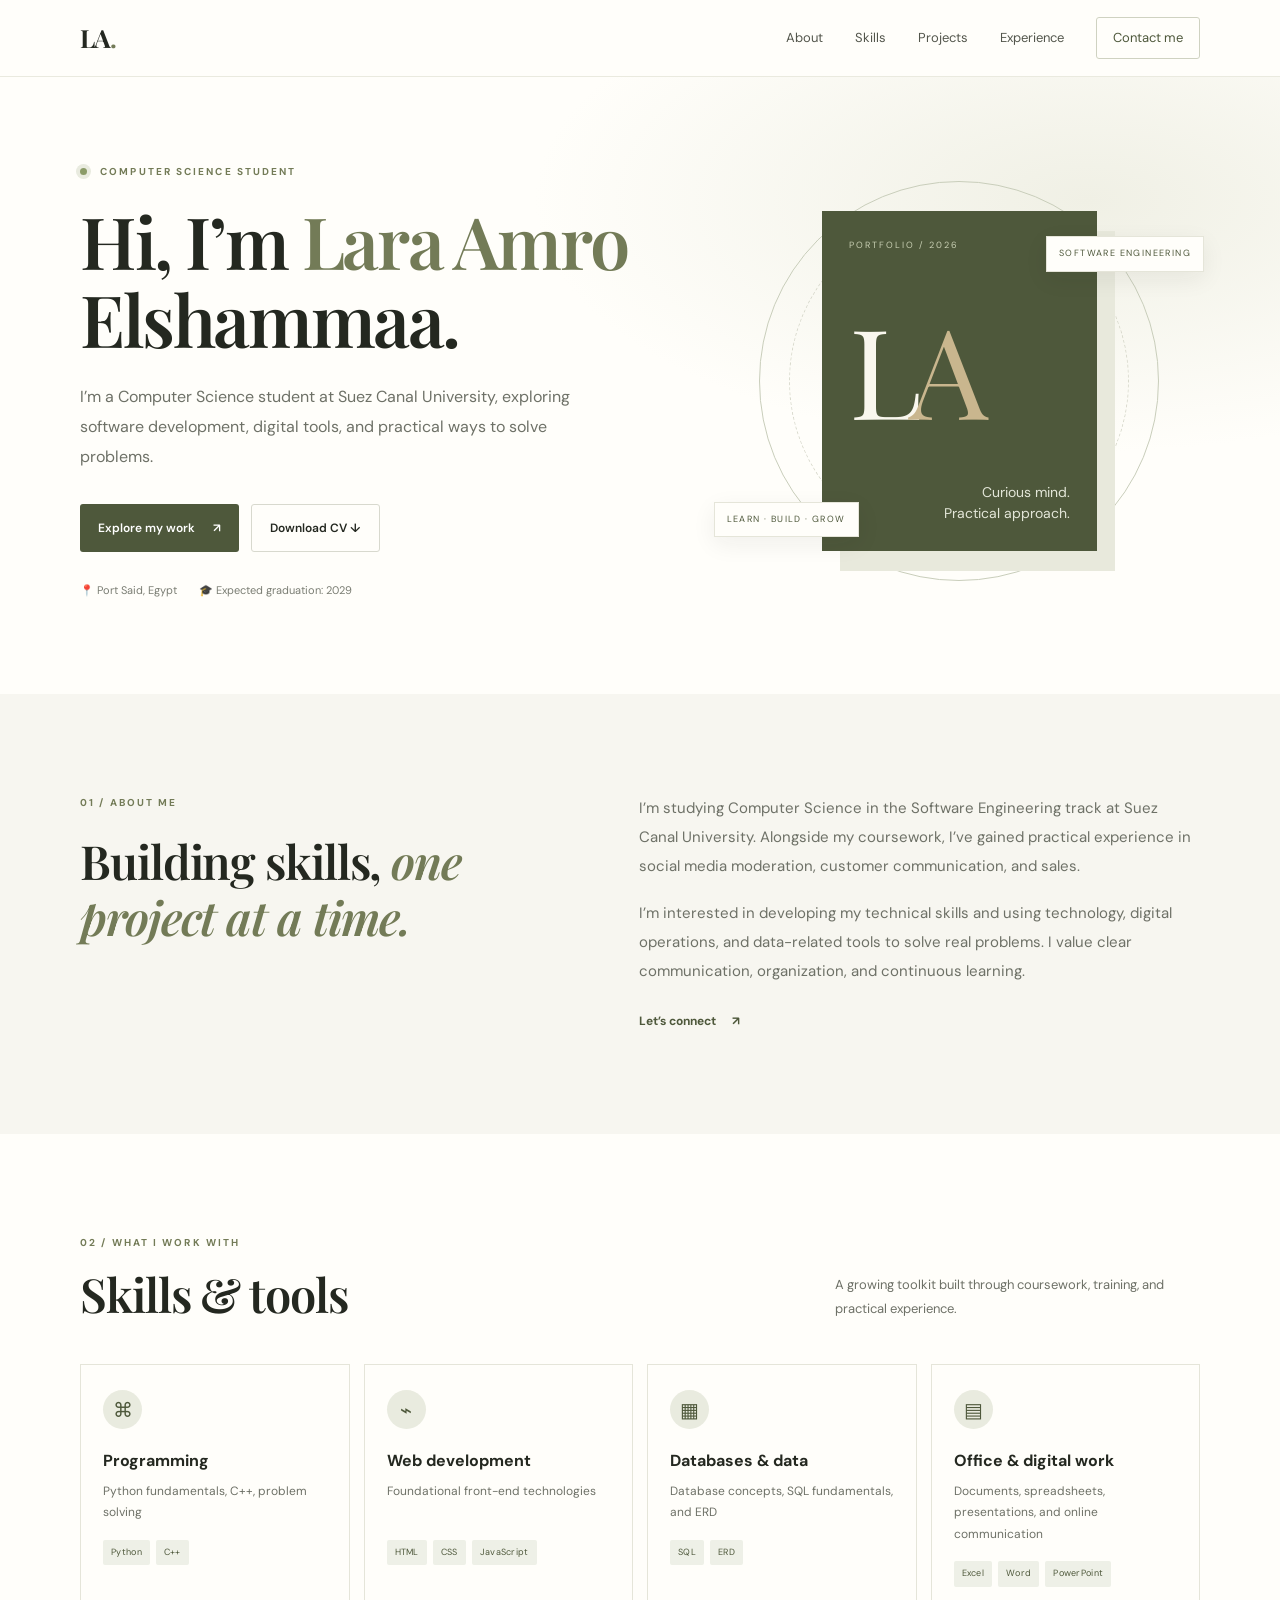
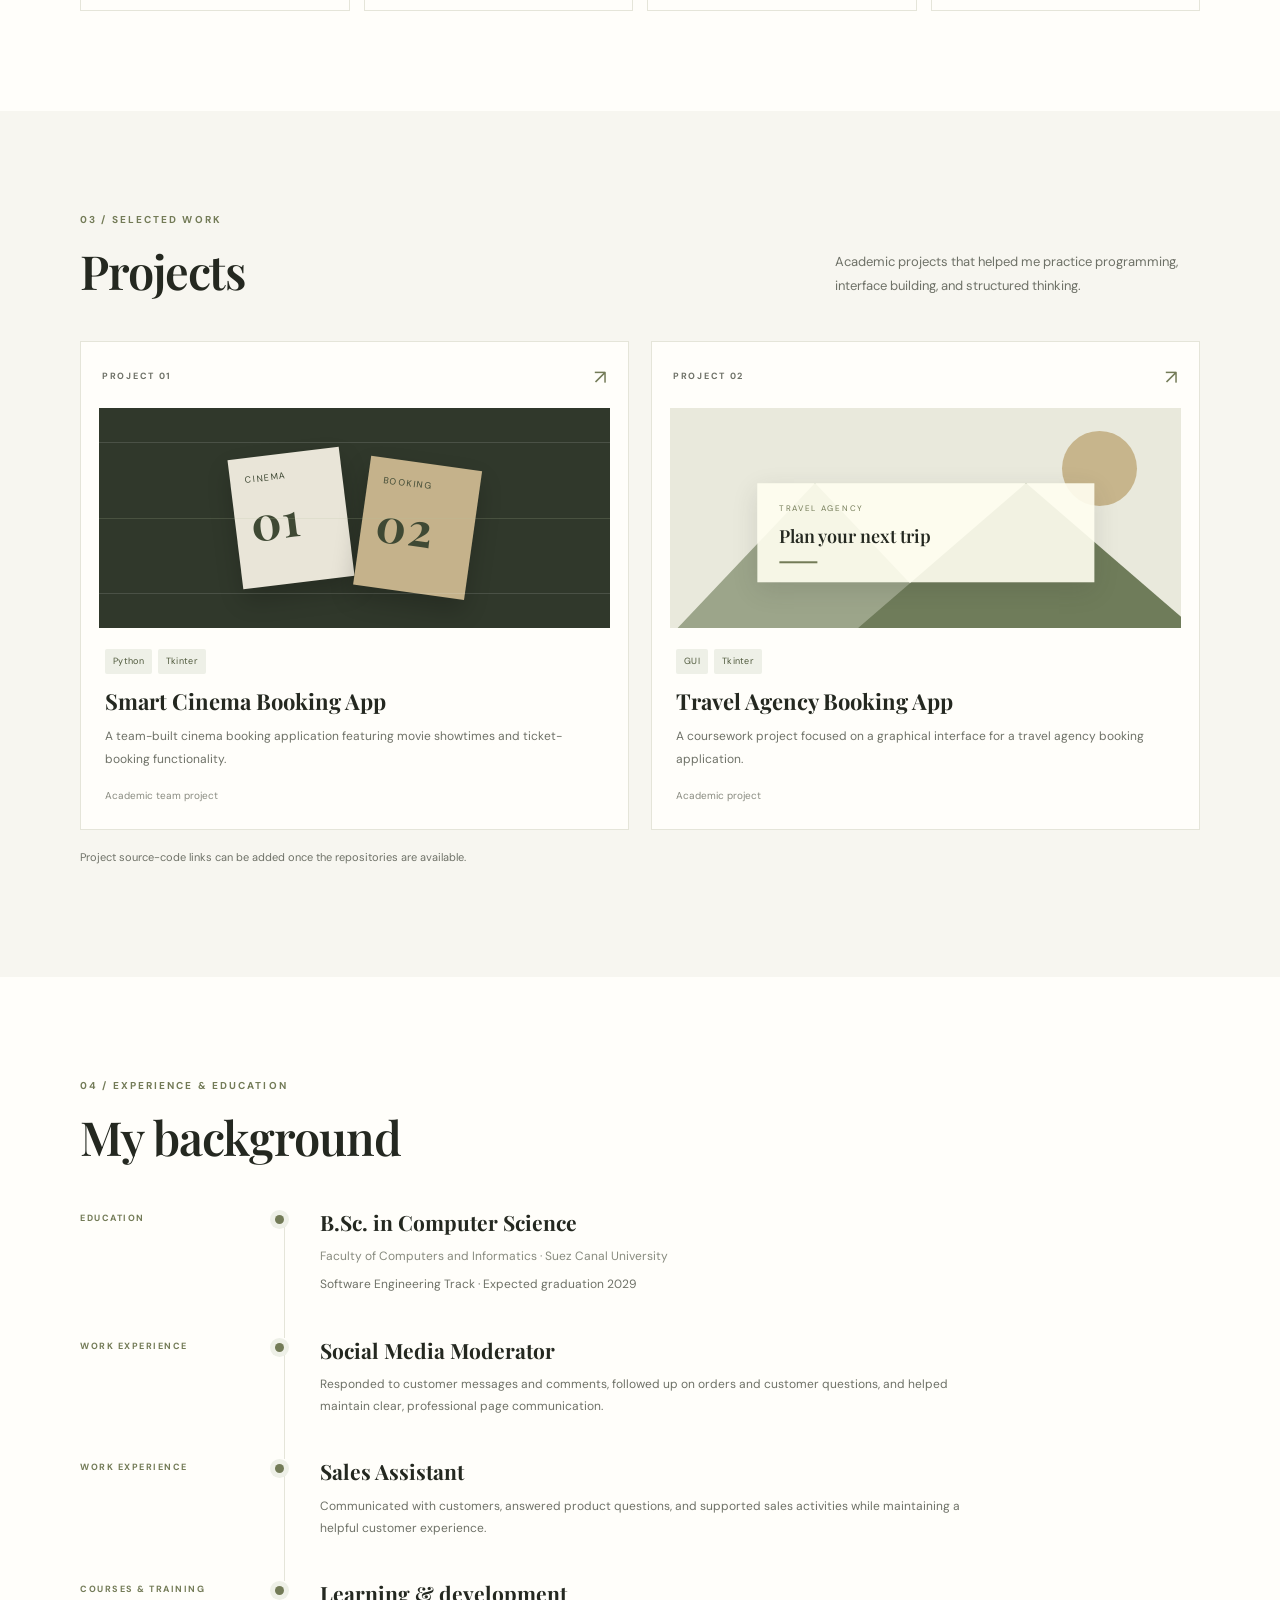
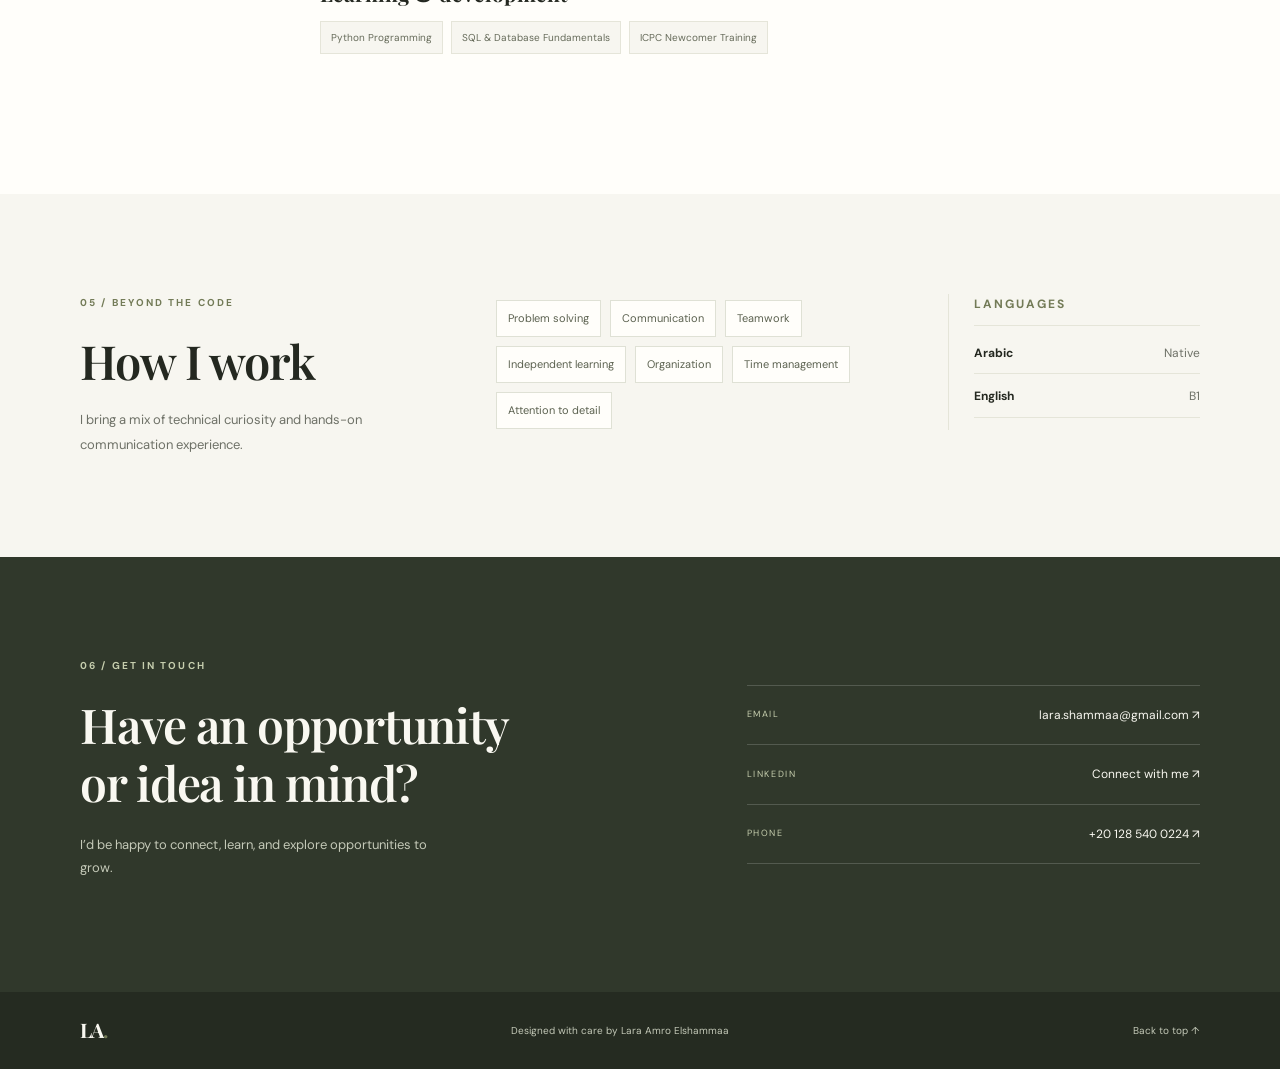
==== index.html @ e207ff02 "Add files via upload" ====
<!DOCTYPE html>
<html lang="en">
<head>
  <meta charset="UTF-8" />
  <meta name="viewport" content="width=device-width, initial-scale=1.0" />
  <meta name="description" content="Portfolio of Lara Amro Elshammaa, Computer Science student at Suez Canal University." />
  <title>Lara Amro Elshammaa | Portfolio</title>
  <link rel="preconnect" href="https://fonts.googleapis.com">
  <link rel="preconnect" href="https://fonts.gstatic.com" crossorigin>
  <link href="https://fonts.googleapis.com/css2?family=DM+Sans:wght@400;500;600;700&family=Playfair+Display:wght@600;700&display=swap" rel="stylesheet">
  <link rel="stylesheet" href="style.css" />
</head>
<body>
  <header class="site-header">
    <nav class="nav container" aria-label="Main navigation">
      <a class="brand" href="#home">LA<span>.</span></a>
      <button class="menu-toggle" aria-label="Toggle navigation" aria-expanded="false">☰</button>
      <div class="nav-links">
        <a href="#about">About</a><a href="#skills">Skills</a><a href="#projects">Projects</a><a href="#experience">Experience</a><a href="#contact" class="nav-cta">Contact me</a>
      </div>
    </nav>
  </header>

  <main>
    <section class="hero section" id="home">
      <div class="container hero-grid">
        <div class="hero-copy">
          <p class="eyebrow"><span class="status-dot"></span> COMPUTER SCIENCE STUDENT</p>
          <h1>Hi, I’m <span>Lara Amro</span><br>Elshammaa.</h1>
          <p class="hero-text">I’m a Computer Science student at Suez Canal University, exploring software development, digital tools, and practical ways to solve problems.</p>
          <div class="hero-actions"><a class="button button-primary" href="#projects">Explore my work <span>↗</span></a><a class="button button-outline" href="assets/Lara_Amro_Elshammaa_CV.docx" download>Download CV ↓</a></div>
          <div class="hero-meta"><span>📍 Port Said, Egypt</span><span>🎓 Expected graduation: 2029</span></div>
        </div>
        <div class="hero-art" aria-label="Decorative initials illustration">
          <div class="art-ring ring-one"></div><div class="art-ring ring-two"></div>
          <div class="initial-card"><span class="initial-small">PORTFOLIO / 2026</span><span class="initials">L<span>A</span></span><span class="initial-caption">Curious mind.<br>Practical approach.</span></div>
          <span class="floating-tag tag-top">SOFTWARE ENGINEERING</span><span class="floating-tag tag-bottom">LEARN · BUILD · GROW</span>
        </div>
      </div>
    </section>

    <section class="section section-light" id="about">
      <div class="container two-column">
        <div><p class="eyebrow">01 / ABOUT ME</p><h2>Building skills, <em>one project at a time.</em></h2></div>
        <div class="about-content"><p>I’m studying Computer Science in the Software Engineering track at Suez Canal University. Alongside my coursework, I’ve gained practical experience in social media moderation, customer communication, and sales.</p><p>I’m interested in developing my technical skills and using technology, digital operations, and data-related tools to solve real problems. I value clear communication, organization, and continuous learning.</p><a class="text-link" href="#contact">Let’s connect <span>↗</span></a></div>
      </div>
    </section>

    <section class="section" id="skills">
      <div class="container"><div class="section-heading"><div><p class="eyebrow">02 / WHAT I WORK WITH</p><h2>Skills & tools</h2></div><p class="section-intro">A growing toolkit built through coursework, training, and practical experience.</p></div>
        <div class="skills-grid">
          <article class="skill-card"><div class="skill-icon">⌘</div><h3>Programming</h3><p>Python fundamentals, C++, problem solving</p><div class="chips"><span>Python</span><span>C++</span></div></article>
          <article class="skill-card"><div class="skill-icon">⌁</div><h3>Web development</h3><p>Foundational front-end technologies</p><div class="chips"><span>HTML</span><span>CSS</span><span>JavaScript</span></div></article>
          <article class="skill-card"><div class="skill-icon">▦</div><h3>Databases & data</h3><p>Database concepts, SQL fundamentals, and ERD</p><div class="chips"><span>SQL</span><span>ERD</span></div></article>
          <article class="skill-card"><div class="skill-icon">▤</div><h3>Office & digital work</h3><p>Documents, spreadsheets, presentations, and online communication</p><div class="chips"><span>Excel</span><span>Word</span><span>PowerPoint</span></div></article>
        </div>
      </div>
    </section>

    <section class="section section-light" id="projects">
      <div class="container"><div class="section-heading"><div><p class="eyebrow">03 / SELECTED WORK</p><h2>Projects</h2></div><p class="section-intro">Academic projects that helped me practice programming, interface building, and structured thinking.</p></div>
        <div class="projects-grid">
          <article class="project-card project-featured"><div class="project-top"><span class="project-number">PROJECT 01</span><span class="project-mark">↗</span></div><div class="project-visual cinema-visual"><div class="ticket ticket-one">CINEMA<br><b>01</b></div><div class="ticket ticket-two">BOOKING<br><b>02</b></div><div class="screen-line"></div></div><div class="project-body"><div class="project-tags"><span>Python</span><span>Tkinter</span></div><h3>Smart Cinema Booking App</h3><p>A team-built cinema booking application featuring movie showtimes and ticket-booking functionality.</p><p class="project-note">Academic team project</p></div></article>
          <article class="project-card"><div class="project-top"><span class="project-number">PROJECT 02</span><span class="project-mark">↗</span></div><div class="project-visual travel-visual"><div class="sun"></div><div class="mountain mountain-one"></div><div class="mountain mountain-two"></div><div class="travel-window"><span>TRAVEL AGENCY</span><b>Plan your next trip</b><i></i></div></div><div class="project-body"><div class="project-tags"><span>GUI</span><span>Tkinter</span></div><h3>Travel Agency Booking App</h3><p>A coursework project focused on a graphical interface for a travel agency booking application.</p><p class="project-note">Academic project</p></div></article>
        </div>
        <p class="small-note">Project source-code links can be added once the repositories are available.</p>
      </div>
    </section>

    <section class="section" id="experience">
      <div class="container"><div class="section-heading"><div><p class="eyebrow">04 / EXPERIENCE & EDUCATION</p><h2>My background</h2></div></div>
        <div class="timeline">
          <article class="timeline-item"><div class="timeline-date">EDUCATION</div><div class="timeline-marker"></div><div class="timeline-content"><h3>B.Sc. in Computer Science</h3><p class="timeline-sub">Faculty of Computers and Informatics · Suez Canal University</p><p>Software Engineering Track · Expected graduation 2029</p></div></article>
          <article class="timeline-item"><div class="timeline-date">WORK EXPERIENCE</div><div class="timeline-marker"></div><div class="timeline-content"><h3>Social Media Moderator</h3><p>Responded to customer messages and comments, followed up on orders and customer questions, and helped maintain clear, professional page communication.</p></div></article>
          <article class="timeline-item"><div class="timeline-date">WORK EXPERIENCE</div><div class="timeline-marker"></div><div class="timeline-content"><h3>Sales Assistant</h3><p>Communicated with customers, answered product questions, and supported sales activities while maintaining a helpful customer experience.</p></div></article>
          <article class="timeline-item"><div class="timeline-date">COURSES & TRAINING</div><div class="timeline-marker"></div><div class="timeline-content"><h3>Learning & development</h3><div class="course-list"><span>Python Programming</span><span>SQL & Database Fundamentals</span><span>ICPC Newcomer Training</span></div></div></article>
        </div>
      </div>
    </section>

    <section class="section section-light" id="more">
      <div class="container extra-grid"><div><p class="eyebrow">05 / BEYOND THE CODE</p><h2>How I work</h2><p class="section-intro">I bring a mix of technical curiosity and hands-on communication experience.</p></div><div class="quality-list"><span>Problem solving</span><span>Communication</span><span>Teamwork</span><span>Independent learning</span><span>Organization</span><span>Time management</span><span>Attention to detail</span></div><div class="language-block"><p class="eyebrow">LANGUAGES</p><p><b>Arabic</b> <span>Native</span></p><p><b>English</b> <span>B1</span></p></div></div>
    </section>

    <section class="section contact-section" id="contact">
      <div class="container contact-grid"><div><p class="eyebrow">06 / GET IN TOUCH</p><h2>Have an opportunity<br>or idea in mind?</h2><p class="contact-copy">I’d be happy to connect, learn, and explore opportunities to grow.</p></div><div class="contact-links"><a href="mailto:lara.shammaa@gmail.com"><span class="contact-label">EMAIL</span><span>lara.shammaa@gmail.com ↗</span></a><a href="https://www.linkedin.com/in/lara-elshammaa-898645369/" target="_blank" rel="noopener noreferrer"><span class="contact-label">LINKEDIN</span><span>Connect with me ↗</span></a><a href="tel:+201285400224"><span class="contact-label">PHONE</span><span>+20 128 540 0224 ↗</span></a></div></div>
    </section>
  </main>
  <footer class="footer"><div class="container footer-inner"><a class="brand" href="#home">LA<span>.</span></a><p>Designed with care by Lara Amro Elshammaa</p><a href="#home">Back to top ↑</a></div></footer>
  <script>
    const toggle = document.querySelector('.menu-toggle');
    const links = document.querySelector('.nav-links');
    toggle.addEventListener('click', () => {
      const isOpen = links.classList.toggle('open');
      toggle.setAttribute('aria-expanded', String(isOpen));
    });
    links.querySelectorAll('a').forEach(link => link.addEventListener('click', () => {
      links.classList.remove('open'); toggle.setAttribute('aria-expanded', 'false');
    }));
  </script>
</body>
</html>
---- style.css ----
:root{--ink:#242820;--muted:#6e7167;--olive:#737b57;--olive-dark:#4e583b;--cream:#f7f6f0;--paper:#fffefa;--line:#e5e5d9;--sage:#e9ebdf;--accent:#c5a978;--serif:'Playfair Display',Georgia,serif;--sans:'DM Sans',Arial,sans-serif}*{box-sizing:border-box}html{scroll-behavior:smooth;scroll-padding-top:90px}body{margin:0;background:var(--paper);color:var(--ink);font-family:var(--sans);font-size:15px;line-height:1.7}a{color:inherit;text-decoration:none}.container{width:min(1120px,calc(100% - 48px));margin:auto}.site-header{position:sticky;top:0;z-index:10;background:rgba(255,254,250,.94);backdrop-filter:blur(12px);border-bottom:1px solid rgba(229,229,217,.8)}.nav{height:76px;display:flex;align-items:center;justify-content:space-between}.brand{font-family:var(--serif);font-weight:700;font-size:25px;letter-spacing:-1px}.brand span{color:var(--olive)}.nav-links{display:flex;align-items:center;gap:32px;font-size:13px;color:#53564c}.nav-links a{transition:color .2s}.nav-links a:hover,.text-link:hover{color:var(--olive)}.nav-links .nav-cta{border:1px solid #cfd2c1;padding:9px 16px;border-radius:3px;color:var(--olive-dark)}.menu-toggle{display:none;border:0;background:none;font-size:25px;color:var(--ink)}.section{padding:100px 0}.hero{padding:86px 0 94px;overflow:hidden;background:radial-gradient(ellipse at 85% 20%,#f0f0e5 0,transparent 36%),var(--paper)}.hero-grid{display:grid;grid-template-columns:1.1fr .9fr;gap:50px;align-items:center}.eyebrow{font-size:10px;letter-spacing:2.1px;font-weight:700;color:var(--olive);margin:0 0 22px}.status-dot{display:inline-block;width:7px;height:7px;background:#8b9b68;border-radius:50%;margin-right:9px;box-shadow:0 0 0 4px #e9ebdf}.hero h1{font-family:var(--serif);font-size:clamp(43px,5.7vw,72px);line-height:1.08;letter-spacing:-2.4px;font-weight:600;margin:0 0 24px}.hero h1 span{color:var(--olive)}.hero-text{max-width:520px;color:var(--muted);font-size:16px;line-height:1.9}.hero-actions{display:flex;gap:12px;flex-wrap:wrap;margin:31px 0 29px}.button{display:inline-flex;align-items:center;gap:18px;padding:13px 18px;border-radius:3px;font-size:12px;font-weight:600;transition:transform .2s,background .2s}.button:hover{transform:translateY(-2px)}.button-primary{background:var(--olive-dark);color:white}.button-primary:hover{background:#3f482f}.button-outline{border:1px solid #d8d9ce}.hero-meta{display:flex;gap:22px;flex-wrap:wrap;color:#7a7d73;font-size:11px}.hero-art{min-height:400px;position:relative;display:grid;place-items:center}.initial-card{width:275px;height:340px;background:var(--olive-dark);color:#f9f7ee;position:relative;z-index:2;padding:27px;display:flex;flex-direction:column;justify-content:space-between;box-shadow:18px 20px 0 #e8e9dc}.initial-small{font-size:9px;letter-spacing:2px;color:#c8cfb3}.initials{font-family:var(--serif);font-size:125px;letter-spacing:-14px;line-height:1}.initials span{color:#c9b68e}.initial-caption{font-size:14px;line-height:1.5;align-self:flex-end;text-align:right;color:#e3e6d8}.art-ring{position:absolute;border:1px solid #c9cebb;border-radius:50%;width:400px;height:400px}.ring-two{width:340px;height:340px;border-style:dashed;border-color:#d8d9cc}.floating-tag{position:absolute;background:var(--paper);border:1px solid var(--line);padding:9px 12px;font-size:9px;letter-spacing:1.4px;color:var(--olive-dark);z-index:3;box-shadow:0 7px 25px #2221}.tag-top{top:55px;right:-4px}.tag-bottom{bottom:44px;left:-5px}.section-light{background:var(--cream)}.two-column{display:grid;grid-template-columns:.9fr 1.1fr;gap:100px}.section h2{font-family:var(--serif);font-weight:600;font-size:clamp(32px,4vw,47px);line-height:1.2;letter-spacing:-1.1px;margin:0}.section h2 em{font-weight:600;color:var(--olive);font-style:italic}.about-content p{color:var(--muted);margin:0 0 17px;line-height:1.95}.text-link{display:inline-flex;gap:16px;margin-top:8px;color:var(--olive-dark);font-weight:700;font-size:12px}.section-heading{display:flex;justify-content:space-between;align-items:end;gap:40px;margin-bottom:42px}.section-heading .eyebrow{margin-bottom:15px}.section-intro{max-width:365px;color:var(--muted);font-size:13px;line-height:1.9;margin:0}.skills-grid{display:grid;grid-template-columns:repeat(4,1fr);gap:14px}.skill-card{padding:25px 22px 23px;border:1px solid var(--line);background:var(--paper);min-height:235px}.skill-icon{width:39px;height:39px;border-radius:50%;display:grid;place-items:center;background:var(--sage);color:var(--olive-dark);font-size:20px;margin-bottom:21px}.skill-card h3,.project-body h3,.timeline-content h3{font-size:16px;margin:0 0 8px;line-height:1.4}.skill-card p{font-size:12px;color:var(--muted);line-height:1.8;min-height:43px;margin:0 0 16px}.chips,.project-tags{display:flex;gap:6px;flex-wrap:wrap}.chips span,.project-tags span{font-size:9px;letter-spacing:.3px;color:var(--olive-dark);background:#eef0e7;padding:5px 8px;border-radius:2px}.projects-grid{display:grid;grid-template-columns:1fr 1fr;gap:22px}.project-card{border:1px solid var(--line);background:var(--paper);overflow:hidden}.project-top{display:flex;align-items:center;justify-content:space-between;padding:18px 21px 0}.project-number{font-size:9px;letter-spacing:1.7px;color:var(--muted);font-weight:700}.project-mark{font-size:20px;color:var(--olive)}.project-visual{height:220px;margin:14px 18px 0;position:relative;overflow:hidden}.cinema-visual{background:#30382b;display:flex;align-items:center;justify-content:center;gap:16px}.cinema-visual:before,.cinema-visual:after{content:'';position:absolute;left:0;right:0;height:1px;background:#ffffff20}.cinema-visual:before{top:34px}.cinema-visual:after{bottom:34px}.ticket{width:112px;height:130px;background:#e9e5d8;color:#3f4934;padding:15px;font-size:9px;letter-spacing:1.6px;transform:rotate(-7deg);box-shadow:0 12px 25px #0003}.ticket b{font-family:var(--serif);font-size:47px;display:block;line-height:1.5}.ticket-two{background:#c5b28b;transform:rotate(8deg) translateY(10px)}.screen-line{position:absolute;top:50%;left:0;right:0;height:1px;background:#b6c09a30}.travel-visual{background:#e9e9dc}.sun{position:absolute;width:75px;height:75px;background:#c7b58c;border-radius:50%;right:44px;top:23px}.mountain{position:absolute;bottom:-45px;width:0;height:0;border-left:180px solid transparent;border-right:180px solid transparent;border-bottom:190px solid #9ca58a}.mountain-one{left:-35px}.mountain-two{right:-65px;border-bottom-color:#6f7c5a;border-left-width:220px;border-right-width:220px}.travel-window{position:absolute;left:50%;top:50%;transform:translate(-50%,-35%);width:66%;background:#fffef0e8;padding:19px 22px;box-shadow:0 8px 24px #3332;display:flex;flex-direction:column;gap:5px}.travel-window span{font-size:8px;letter-spacing:1.7px;color:var(--olive)}.travel-window b{font-family:var(--serif);font-size:18px;font-weight:600}.travel-window i{width:38px;height:2px;background:var(--olive);margin-top:5px}.project-body{padding:21px 24px 25px}.project-body h3{font-family:var(--serif);font-size:22px;margin:12px 0 8px}.project-body p:not(.project-note){font-size:12px;color:var(--muted);line-height:1.9;margin:0}.project-note{font-size:10px;color:#898b80;margin:16px 0 0}.small-note{font-size:11px;color:var(--muted);margin-top:18px}.timeline{margin-top:18px}.timeline-item{display:grid;grid-template-columns:170px 20px 1fr;gap:25px;position:relative;padding-bottom:37px}.timeline-item:not(:last-child):after{content:'';position:absolute;left:204px;top:12px;bottom:-2px;width:1px;background:var(--line)}.timeline-date{font-size:9px;letter-spacing:1.5px;color:var(--olive);font-weight:700;padding-top:3px}.timeline-marker{width:9px;height:9px;border-radius:50%;background:var(--olive);margin-top:7px;z-index:1;box-shadow:0 0 0 5px #eef0e7}.timeline-content{padding-bottom:3px}.timeline-content h3{font-family:var(--serif);font-size:21px}.timeline-content p{font-size:12px;color:var(--muted);line-height:1.85;margin:6px 0 0;max-width:650px}.timeline-content .timeline-sub{color:#888b7f;margin-top:0}.course-list{display:flex;gap:8px;flex-wrap:wrap;margin-top:13px}.course-list span{padding:7px 10px;background:var(--cream);border:1px solid var(--line);font-size:10px;color:#666b5a}.extra-grid{display:grid;grid-template-columns:1fr 1.1fr .7fr;gap:55px;align-items:start}.extra-grid .section-intro{margin-top:18px}.quality-list{display:flex;flex-wrap:wrap;gap:9px;padding-top:6px}.quality-list span{border:1px solid #dfe1d5;padding:8px 11px;font-size:11px;color:#5c6250;background:#fffefa}.language-block{border-left:1px solid var(--line);padding-left:25px}.language-block .eyebrow{margin-bottom:17px}.language-block p{display:flex;justify-content:space-between;gap:12px;font-size:12px;border-bottom:1px solid var(--line);padding-bottom:10px}.language-block p span{color:var(--muted)}.contact-section{background:#30382b;color:#f9f8f1}.contact-section .eyebrow{color:#c6ceae}.contact-grid{display:grid;grid-template-columns:1fr .8fr;gap:100px;align-items:center}.contact-section h2{font-size:clamp(35px,4vw,48px)}.contact-copy{color:#c4c9b8;font-size:13px;max-width:360px;margin-top:23px}.contact-links{border-top:1px solid #ffffff2b}.contact-links a{display:flex;justify-content:space-between;align-items:center;gap:20px;padding:19px 0;border-bottom:1px solid #ffffff2b;font-size:12px}.contact-links a:hover{color:#d4c29b}.contact-label{font-size:9px;letter-spacing:1.6px;color:#c6ceae}.footer{background:#252b21;color:#c4c9b8;padding:20px 0}.footer-inner{display:flex;align-items:center;justify-content:space-between;gap:20px}.footer .brand{color:#f9f8f1;font-size:20px}.footer p,.footer-inner>a:last-child{font-size:10px;color:#c4c9b8}.footer-inner>a:last-child:hover{color:white}
@media(max-width:850px){.section{padding:76px 0}.hero{padding:65px 0}.hero-grid{gap:25px;grid-template-columns:1.1fr .9fr}.hero-art{transform:scale(.85)}.skills-grid{grid-template-columns:repeat(2,1fr)}.two-column{gap:45px}.extra-grid{grid-template-columns:1fr 1fr;gap:35px}.language-block{grid-column:2;border-left:0;padding-left:0}.contact-grid{gap:45px}.section-heading{align-items:start;flex-direction:column;gap:15px}}
@media(max-width:620px){.container{width:min(100% - 34px,500px)}.nav{height:66px}.menu-toggle{display:block}.nav-links{display:none;position:absolute;top:65px;left:0;right:0;padding:20px 24px 25px;background:var(--paper);border-bottom:1px solid var(--line);flex-direction:column;align-items:stretch;gap:16px}.nav-links.open{display:flex}.nav-links .nav-cta{text-align:center}.hero-grid{grid-template-columns:1fr}.hero{padding:55px 0 45px}.hero h1{font-size:49px}.hero-art{min-height:320px;transform:scale(.78);margin:-12px 0 -24px}.hero-meta{gap:10px;flex-direction:column}.section{padding:65px 0}.two-column{grid-template-columns:1fr;gap:24px}.section h2{font-size:36px}.skills-grid{gap:10px}.skill-card{padding:19px 15px;min-height:225px}.skill-card h3{font-size:14px}.projects-grid{grid-template-columns:1fr}.project-visual{height:195px}.timeline-item{grid-template-columns:1fr 15px 1fr;gap:10px;padding-bottom:30px}.timeline-date{grid-column:1;grid-row:1;font-size:8px}.timeline-marker{grid-column:2;grid-row:1}.timeline-content{grid-column:3;grid-row:1}.timeline-item:not(:last-child):after{left:calc(100% / 3 + 8px);transform:translateX(-50%)}.timeline-content h3{font-size:18px}.timeline-content p{font-size:11px}.course-list{flex-direction:column;align-items:start}.extra-grid{grid-template-columns:1fr;gap:28px}.language-block{grid-column:auto;border-top:1px solid var(--line);padding-top:18px}.contact-grid{grid-template-columns:1fr;gap:30px}.contact-links a{align-items:flex-start;flex-direction:column;gap:4px}.footer-inner{flex-wrap:wrap}.footer p{order:3;width:100%;margin:0}.footer-inner>a:last-child{margin-left:auto}}
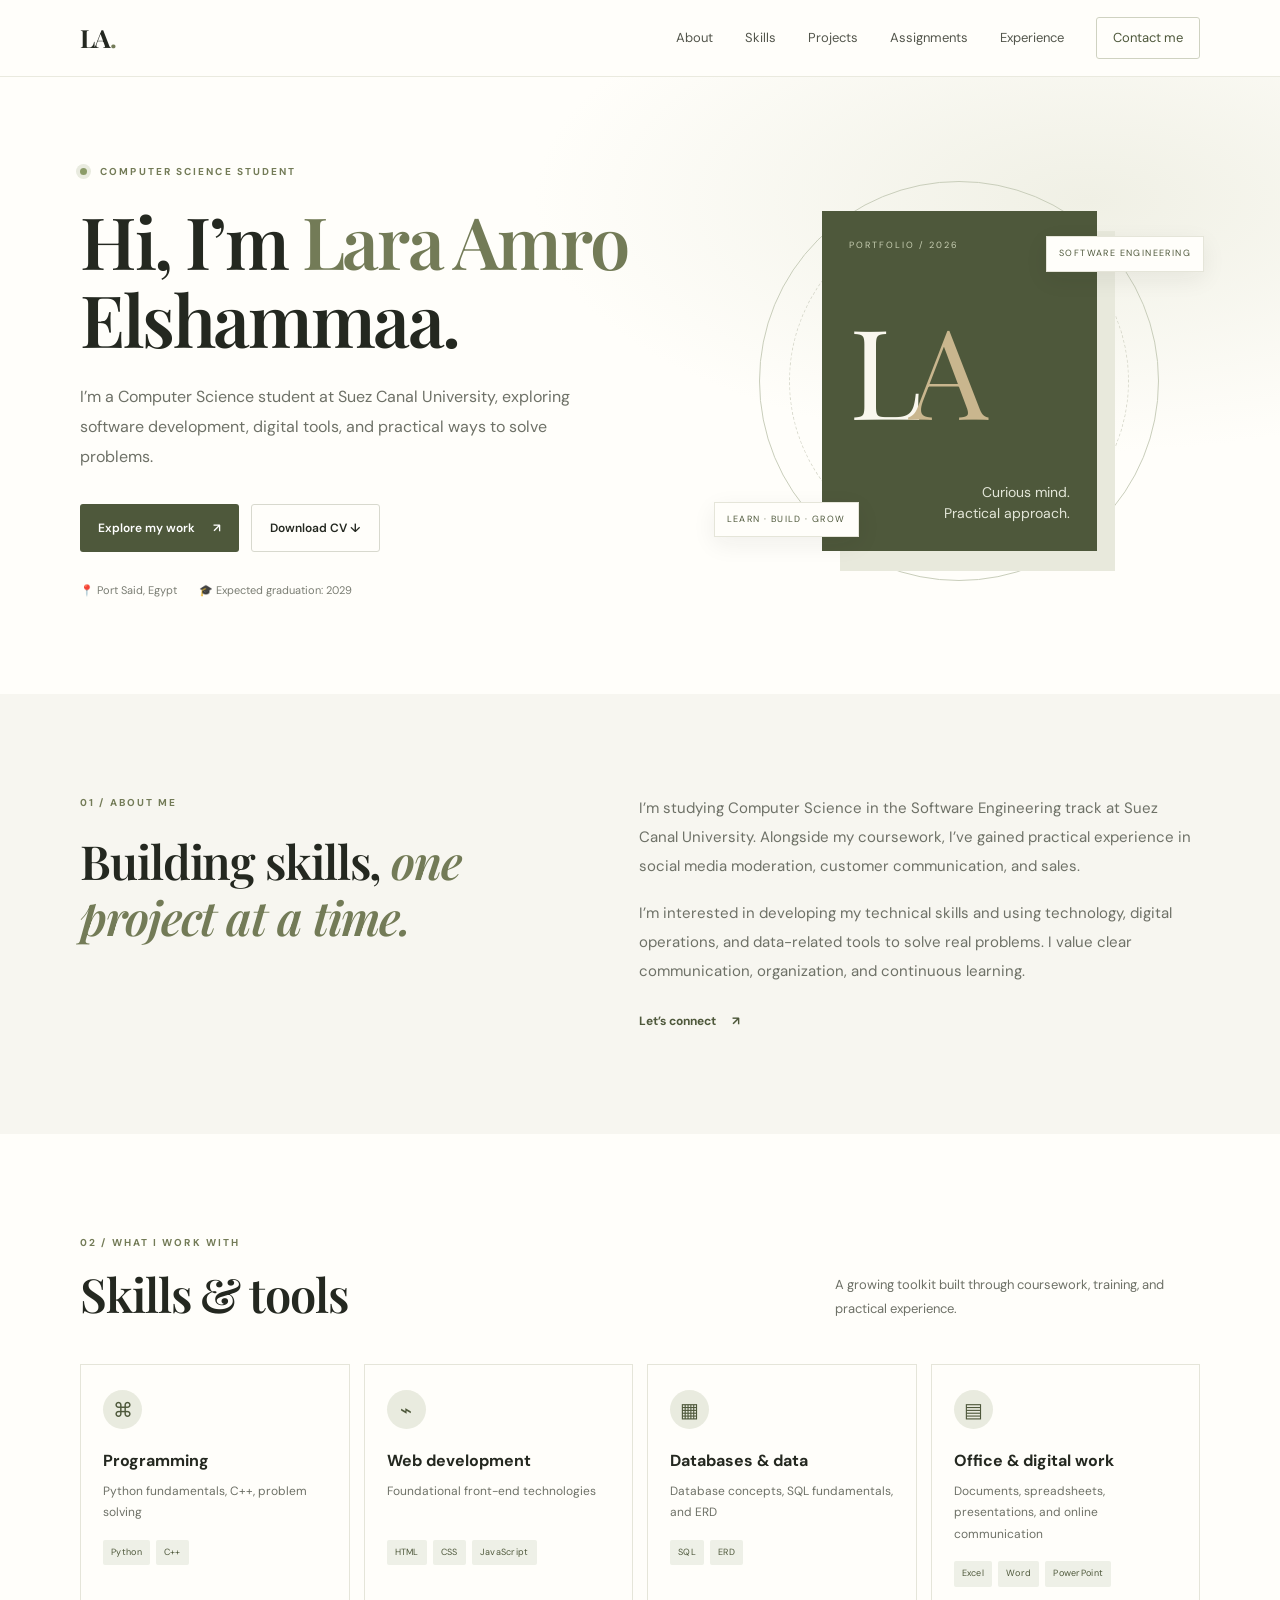
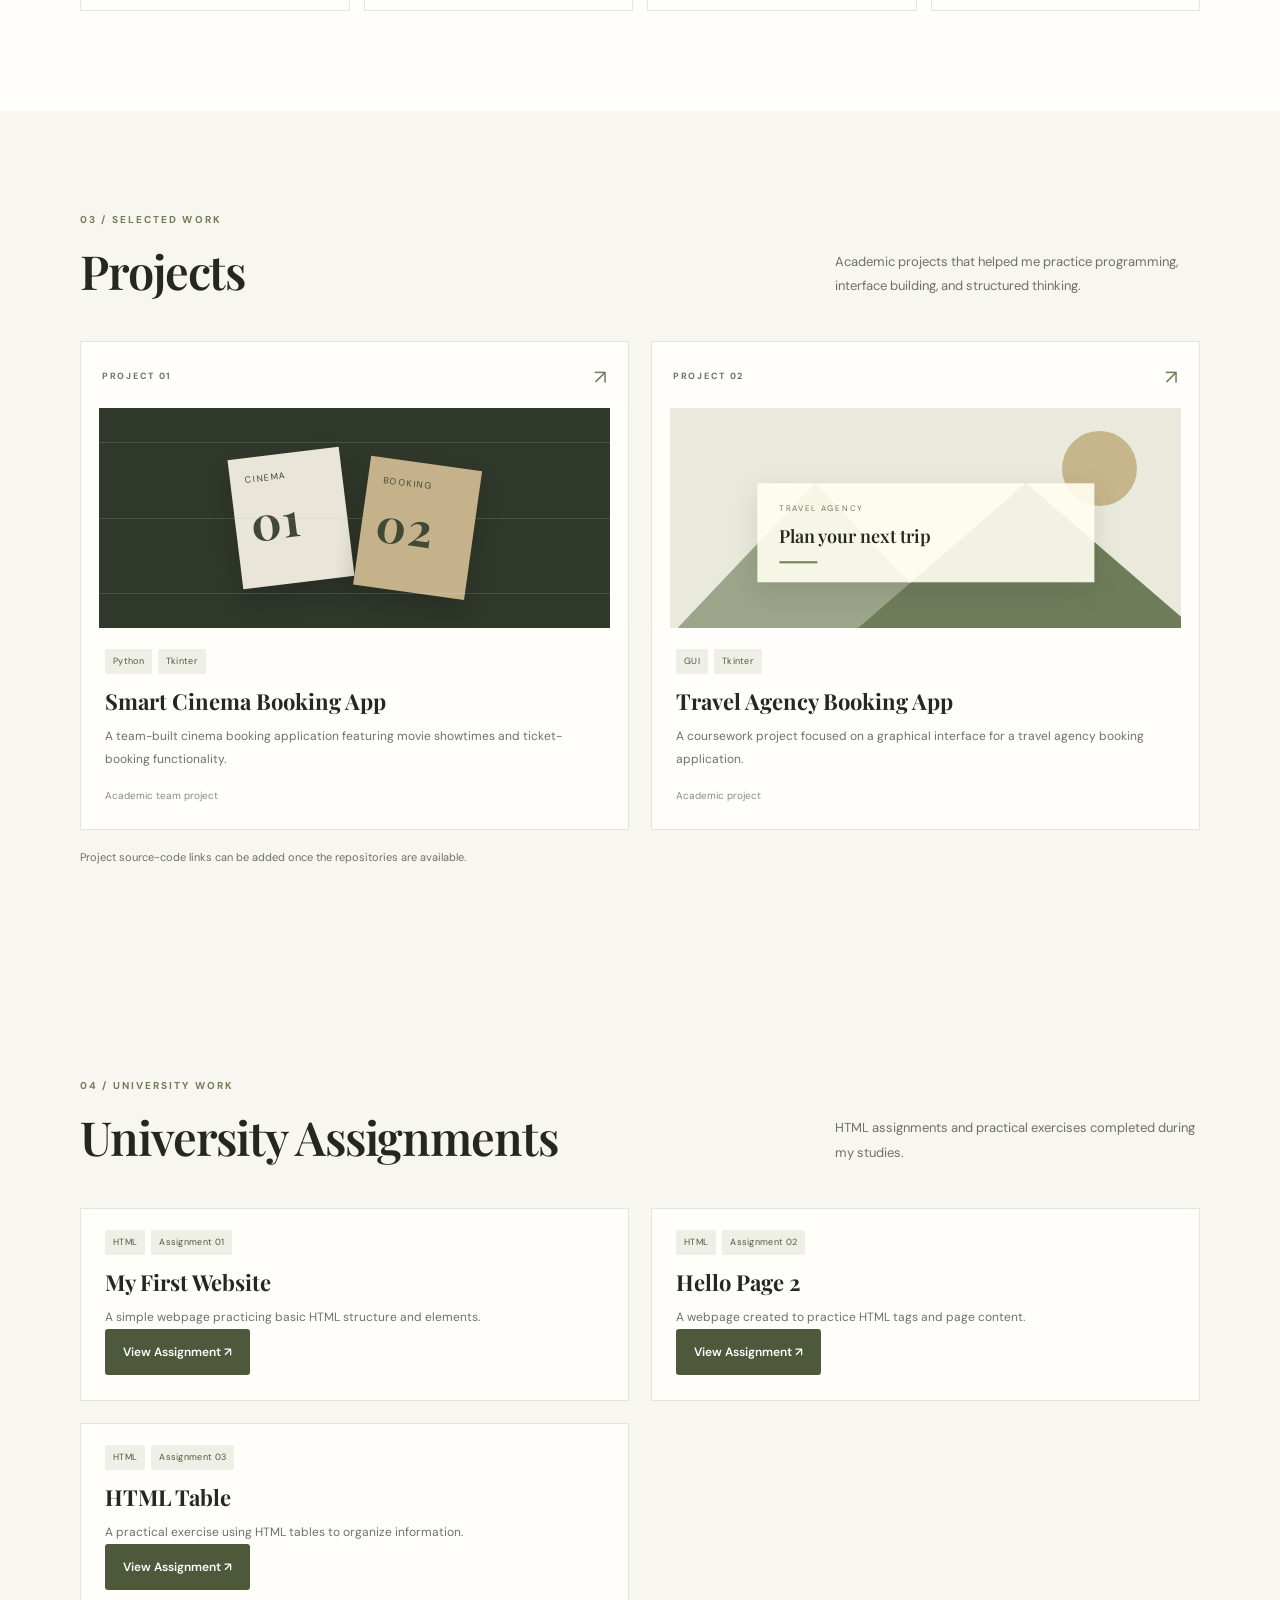
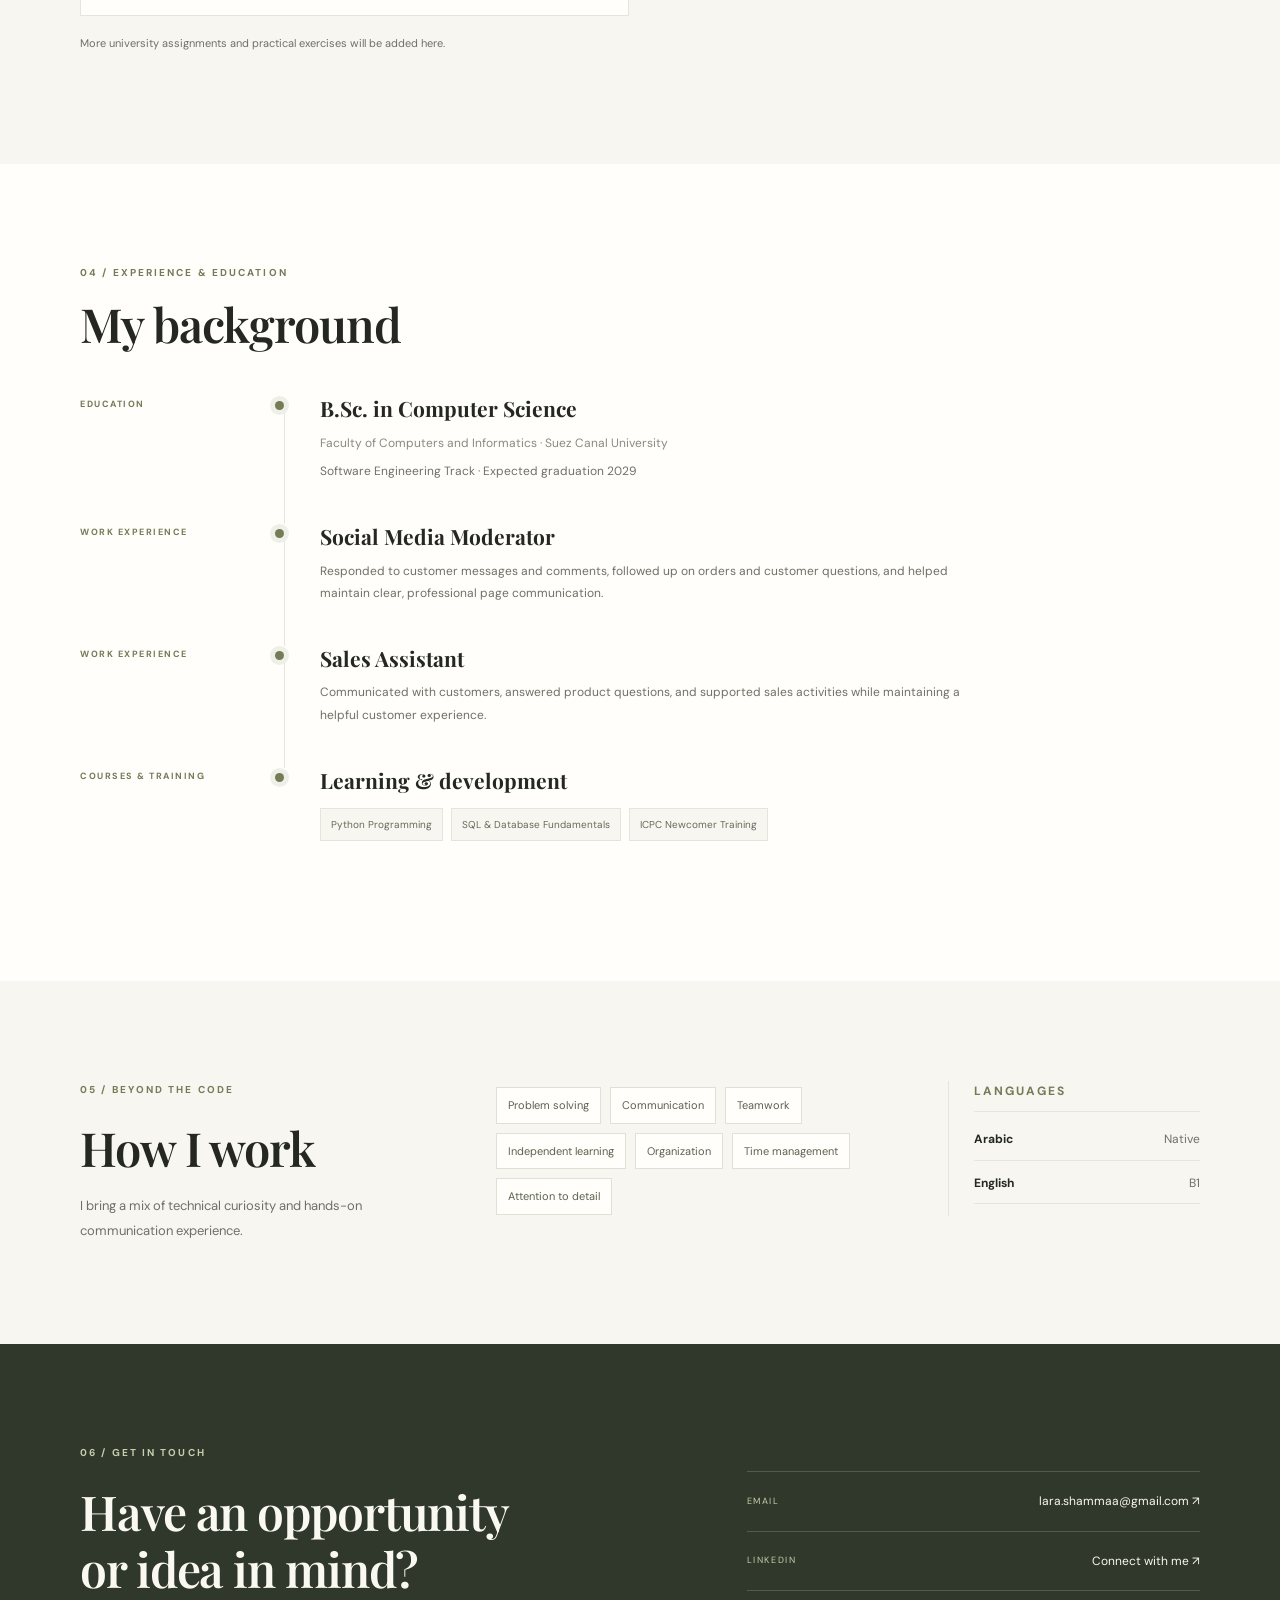
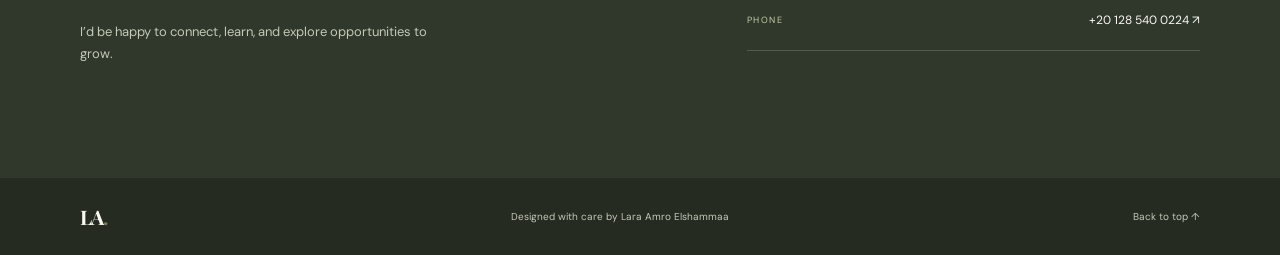
==== commit 80cd8441: "Update index.html" ====
--- a/index.html
+++ b/index.html
@@ -16,7 +16,12 @@
       <a class="brand" href="#home">LA<span>.</span></a>
       <button class="menu-toggle" aria-label="Toggle navigation" aria-expanded="false">☰</button>
       <div class="nav-links">
-        <a href="#about">About</a><a href="#skills">Skills</a><a href="#projects">Projects</a><a href="#experience">Experience</a><a href="#contact" class="nav-cta">Contact me</a>
+        <a href="#about">About</a>
+<a href="#skills">Skills</a>
+<a href="#projects">Projects</a>
+<a href="#assignments">Assignments</a>
+<a href="#experience">Experience</a>
+<a href="#contact" class="nav-cta">Contact me</a>
       </div>
     </nav>
   </header>
@@ -66,7 +71,78 @@
         <p class="small-note">Project source-code links can be added once the repositories are available.</p>
       </div>
     </section>
+<section class="section section-light" id="assignments">
+  <div class="container">
+    <div class="section-heading">
+      <div>
+        <p class="eyebrow">04 / UNIVERSITY WORK</p>
+        <h2>University Assignments</h2>
+      </div>
+      <p class="section-intro">
+        HTML assignments and practical exercises completed during my studies.
+      </p>
+    </div>
 
+    <div class="projects-grid">
+
+      <article class="project-card">
+        <div class="project-body">
+          <div class="project-tags">
+            <span>HTML</span>
+            <span>Assignment 01</span>
+          </div>
+          <h3>My First Website</h3>
+          <p>A simple webpage practicing basic HTML structure and elements.</p>
+          <a class="button button-primary"
+             href="assignment/index.html"
+             target="_blank"
+             rel="noopener noreferrer">
+            View Assignment ↗
+          </a>
+        </div>
+      </article>
+
+      <article class="project-card">
+        <div class="project-body">
+          <div class="project-tags">
+            <span>HTML</span>
+            <span>Assignment 02</span>
+          </div>
+          <h3>Hello Page 2</h3>
+          <p>A webpage created to practice HTML tags and page content.</p>
+          <a class="button button-primary"
+             href="assignment/hello%20page2.html"
+             target="_blank"
+             rel="noopener noreferrer">
+            View Assignment ↗
+          </a>
+        </div>
+      </article>
+
+      <article class="project-card">
+        <div class="project-body">
+          <div class="project-tags">
+            <span>HTML</span>
+            <span>Assignment 03</span>
+          </div>
+          <h3>HTML Table</h3>
+          <p>A practical exercise using HTML tables to organize information.</p>
+          <a class="button button-primary"
+             href="assignment/table.html"
+             target="_blank"
+             rel="noopener noreferrer">
+            View Assignment ↗
+          </a>
+        </div>
+      </article>
+
+    </div>
+
+    <p class="small-note">
+      More university assignments and practical exercises will be added here.
+    </p>
+  </div>
+</section>
     <section class="section" id="experience">
       <div class="container"><div class="section-heading"><div><p class="eyebrow">04 / EXPERIENCE & EDUCATION</p><h2>My background</h2></div></div>
         <div class="timeline">
